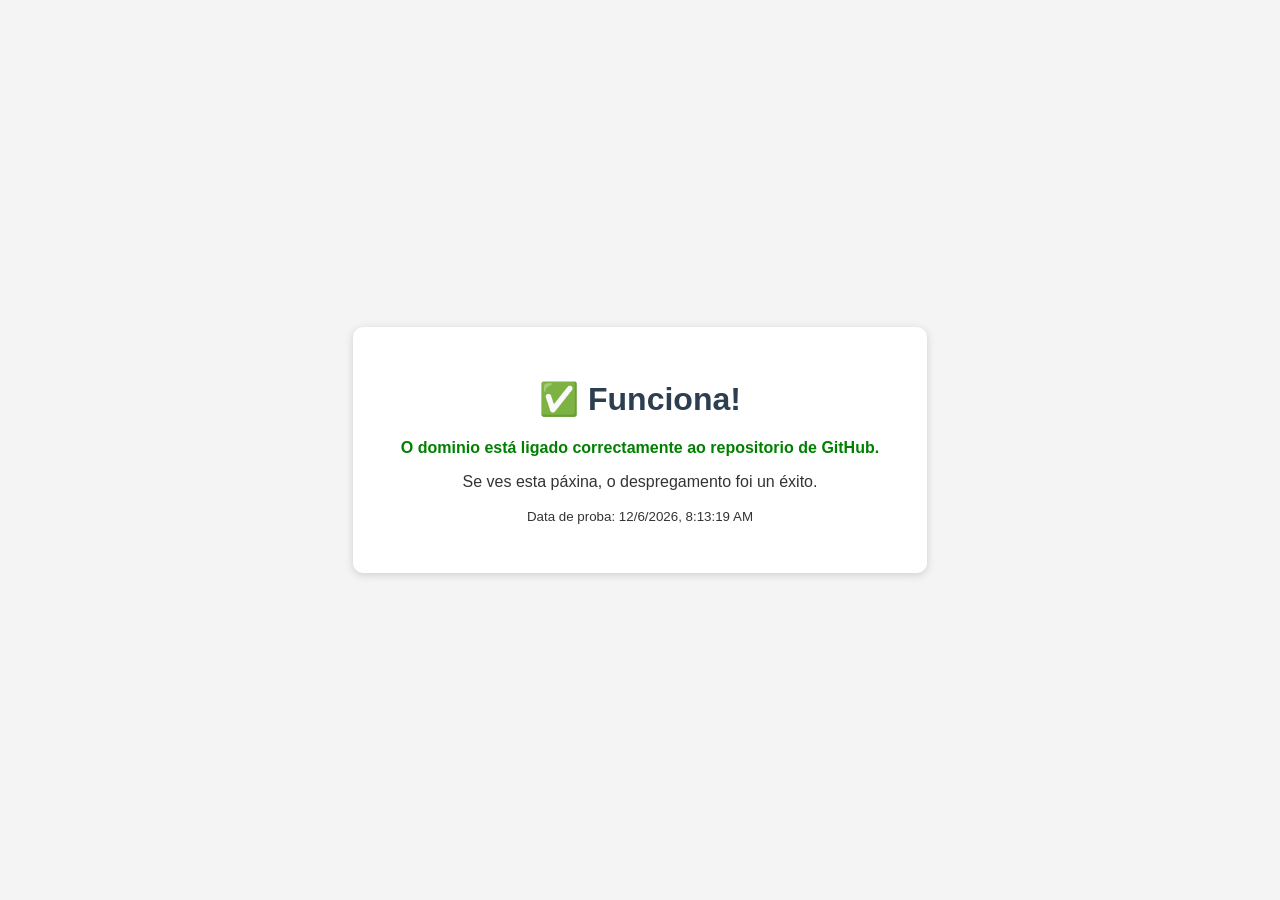
==== index.html @ 7625ffdd "Update and rename quen te coñece mellor.html to index.html" ====
<!DOCTYPE html>
<html lang="gl">
<head>
    <meta charset="UTF-8">
    <meta name="viewport" content="width=device-width, initial-scale=1.0">
    <title>Proba de dominio</title>
    <style>
        body {
            font-family: Arial, sans-serif;
            display: flex;
            flex-direction: column;
            justify-content: center;
            align-items: center;
            height: 100vh;
            margin: 0;
            background-color: #f4f4f4;
            color: #333;
            text-align: center;
        }
        h1 {
            color: #2c3e50;
        }
        .caixa {
            background: white;
            padding: 2rem 3rem;
            border-radius: 10px;
            box-shadow: 0 2px 8px rgba(0,0,0,0.15);
        }
        .ok {
            color: green;
            font-weight: bold;
        }
    </style>
</head>
<body>
    <div class="caixa">
        <h1>✅ Funciona!</h1>
        <p class="ok">O dominio está ligado correctamente ao repositorio de GitHub.</p>
        <p>Se ves esta páxina, o despregamento foi un éxito.</p>
        <p><small>Data de proba: <span id="data"></span></small></p>
    </div>

    <script>
        document.getElementById('data').textContent = new Date().toLocaleString('gl-ES');
    </script>
</body>
</html>
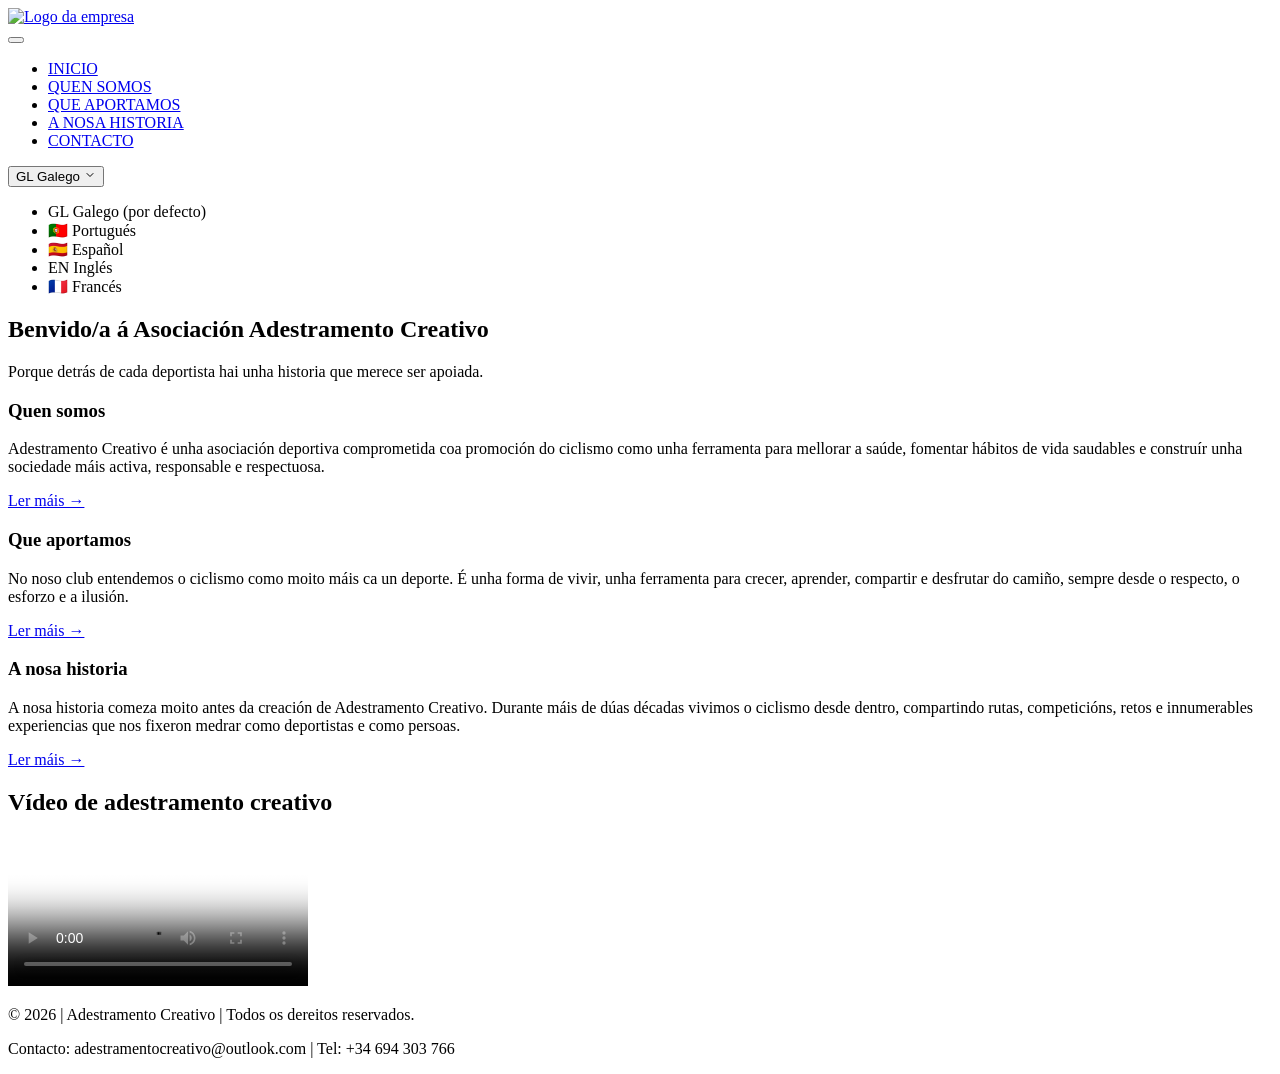
==== commit 59280045: "index.html modificado" ====
--- a/index.html
+++ b/index.html
@@ -1,47 +1,133 @@
 <!DOCTYPE html>
 <html lang="gl">
 <head>
-    <meta charset="UTF-8">
-    <meta name="viewport" content="width=device-width, initial-scale=1.0">
-    <title>Proba de dominio</title>
-    <style>
-        body {
-            font-family: Arial, sans-serif;
-            display: flex;
-            flex-direction: column;
-            justify-content: center;
-            align-items: center;
-            height: 100vh;
-            margin: 0;
-            background-color: #f4f4f4;
-            color: #333;
-            text-align: center;
-        }
-        h1 {
-            color: #2c3e50;
-        }
-        .caixa {
-            background: white;
-            padding: 2rem 3rem;
-            border-radius: 10px;
-            box-shadow: 0 2px 8px rgba(0,0,0,0.15);
-        }
-        .ok {
-            color: green;
-            font-weight: bold;
-        }
-    </style>
+<meta charset="UTF-8">
+<meta name="viewport" content="width=device-width, initial-scale=1.0">
+<title>Inicio - Adestramento Creativo</title>
+<link rel="stylesheet" href="estilos.css">
 </head>
 <body>
-    <div class="caixa">
-        <h1>✅ Funciona!</h1>
-        <p class="ok">O dominio está ligado correctamente ao repositorio de GitHub.</p>
-        <p>Se ves esta páxina, o despregamento foi un éxito.</p>
-        <p><small>Data de proba: <span id="data"></span></small></p>
+
+  <!-- CABECEIRA -->
+  <header class="header">
+    <div class="logo">
+      <a href="index.html" class="logo">
+        <img src="imaxes/logo.png" alt="Logo da empresa" data-i18n-alt="logo_alt">
+      </a>
     </div>
 
-    <script>
-        document.getElementById('data').textContent = new Date().toLocaleString('gl-ES');
-    </script>
+    <!-- Botón hamburguesa: só visible en móbil -->
+    <button class="menu-toggle" id="menuToggle" aria-label="Abrir menú">
+      <span></span>
+      <span></span>
+      <span></span>
+    </button>
+
+    <nav class="navbar" id="navbar">
+      <ul>
+        <li><a href="index.html" class="active" data-i18n="nav_inicio">INICIO</a></li>
+
+        <li class="dropdown">
+          <a href="quen-somos.html">
+            <span data-i18n="nav_quensomos">QUEN SOMOS</span>
+          </a>
+        </li>
+
+        <li>
+          <a href="que-aportamos.html">
+            <span data-i18n="nav_comotraballamos">QUE APORTAMOS</span>
+          </a>
+        </li>
+
+        <li class="dropdown">
+          <a href="a-nosa-historia.html">
+            <span data-i18n="nav_nosahistoria">A NOSA HISTORIA</span>
+          </a>
+        </li>
+
+        <li><a href="contacto.html" data-i18n="nav_contacto">CONTACTO</a></li>
+      </ul>
+    </nav>
+
+    <!-- ✅ LANG DROPDOWN CORRIXIDO: sen onclick inline, con id e data-* -->
+    <div class="lang-dropdown">
+      <button
+        id="langBtn"
+        class="lang-btn"
+        type="button"
+        aria-haspopup="listbox"
+        aria-expanded="false"
+        aria-controls="langMenu">
+        <span id="idioma-actual">GL Galego</span>
+        <svg class="arrow" width="12" height="12" viewBox="0 0 24 24" fill="none">
+          <path d="M6 9l6 6 6-6" stroke="currentColor" stroke-width="2" stroke-linecap="round" stroke-linejoin="round"/>
+        </svg>
+      </button>
+
+      <ul class="lang-menu" id="langMenu" role="listbox">
+        <li role="option" data-lang="gl" data-label="GL Galego">
+          GL Galego <span class="default-tag">(por defecto)</span>
+        </li>
+        <li role="option" data-lang="pt" data-label="🇵🇹 Portugués">🇵🇹 Portugués</li>
+        <li role="option" data-lang="es" data-label="🇪🇸 Español">🇪🇸 Español</li>
+        <li role="option" data-lang="en" data-label="en Inglés">EN Inglés</li>
+        <li role="option" data-lang="fr" data-label="🇫🇷 Francés">🇫🇷 Francés</li>
+      </ul>
+    </div>
+  </header>
+
+  <!-- BANNER PRINCIPAL -->
+  <section class="hero">
+    <div class="hero-content">
+      <h1 data-i18n="hero_titulo">Benvido/a á Asociación Adestramento Creativo</h1>
+      <p data-i18n="hero_texto">Porque detrás de cada deportista hai unha historia que merece ser apoiada.</p>
+    </div>
+  </section>
+
+  <!-- SECCIÓN RESUMO -->
+  <section class="content">
+    <div class="card">
+      <h3 data-i18n="card1_titulo">Quen somos</h3>
+      <p data-i18n="card1_texto">Adestramento Creativo é unha asociación deportiva comprometida coa promoción do ciclismo como unha ferramenta para mellorar a saúde, fomentar hábitos de vida saudables e construír unha sociedade máis activa, responsable e respectuosa.</p>
+      <a href="quen-somos.html" data-i18n="card1_link">Ler máis →</a>
+    </div>
+    <div class="card">
+      <h3 data-i18n="card2_titulo">Que aportamos</h3>
+      <p data-i18n="card2_texto">No noso club entendemos o ciclismo como moito máis ca un deporte. É unha forma de vivir, unha ferramenta para crecer, aprender, compartir e desfrutar do camiño, sempre desde o respecto, o esforzo e a ilusión.</p>
+      <a href="que-aportamos.html" data-i18n="card2_link">Ler máis →</a>
+    </div>
+
+    <div class="card">
+      <h3 data-i18n="historia1">A nosa historia</h3>
+      <p data-i18n="historia2">A nosa historia comeza moito antes da creación de Adestramento Creativo. Durante máis de dúas décadas vivimos o ciclismo desde dentro, compartindo rutas, competicións, retos e innumerables experiencias que nos fixeron medrar como deportistas e como persoas.</p>
+      <a href="a-nosa-historia.html" data-i18n="historia3">Ler máis →</a>
+    </div>
+  </section>
+
+  <!-- INDICADOR DE SCROLL (frecha animada) -->
+  <div class="scroll-indicator" aria-hidden="true">
+    <span class="arrow-down"></span>
+  </div>
+
+  <!-- SECCIÓN VÍDEO -->
+  <section class="video-section">
+    <h2 data-i18n="video_titulo">Vídeo de adestramento creativo</h2>
+
+    <div class="video-wrapper">
+      <video controls preload="metadata" poster="videos/portada-video.png">
+        <source src="videos/adestramento-creativo.mp4" type="video/mp4">
+        O teu navegador non soporta a reprodución de vídeo.
+      </video>
+    </div>
+  </section>
+
+  <!-- FOOTER -->
+  <footer class="footer">
+    <p data-i18n="footer_dereitos">&copy; 2026 | Adestramento Creativo | Todos os dereitos reservados.</p>
+    <p data-i18n="footer_contacto">Contacto: adestramentocreativo@outlook.com | Tel: +34 694 303 766</p>
+  </footer>
+
+  <script src="traducions.js?v=9"></script>
+  <script src="script.js?v=5"></script>
 </body>
 </html>
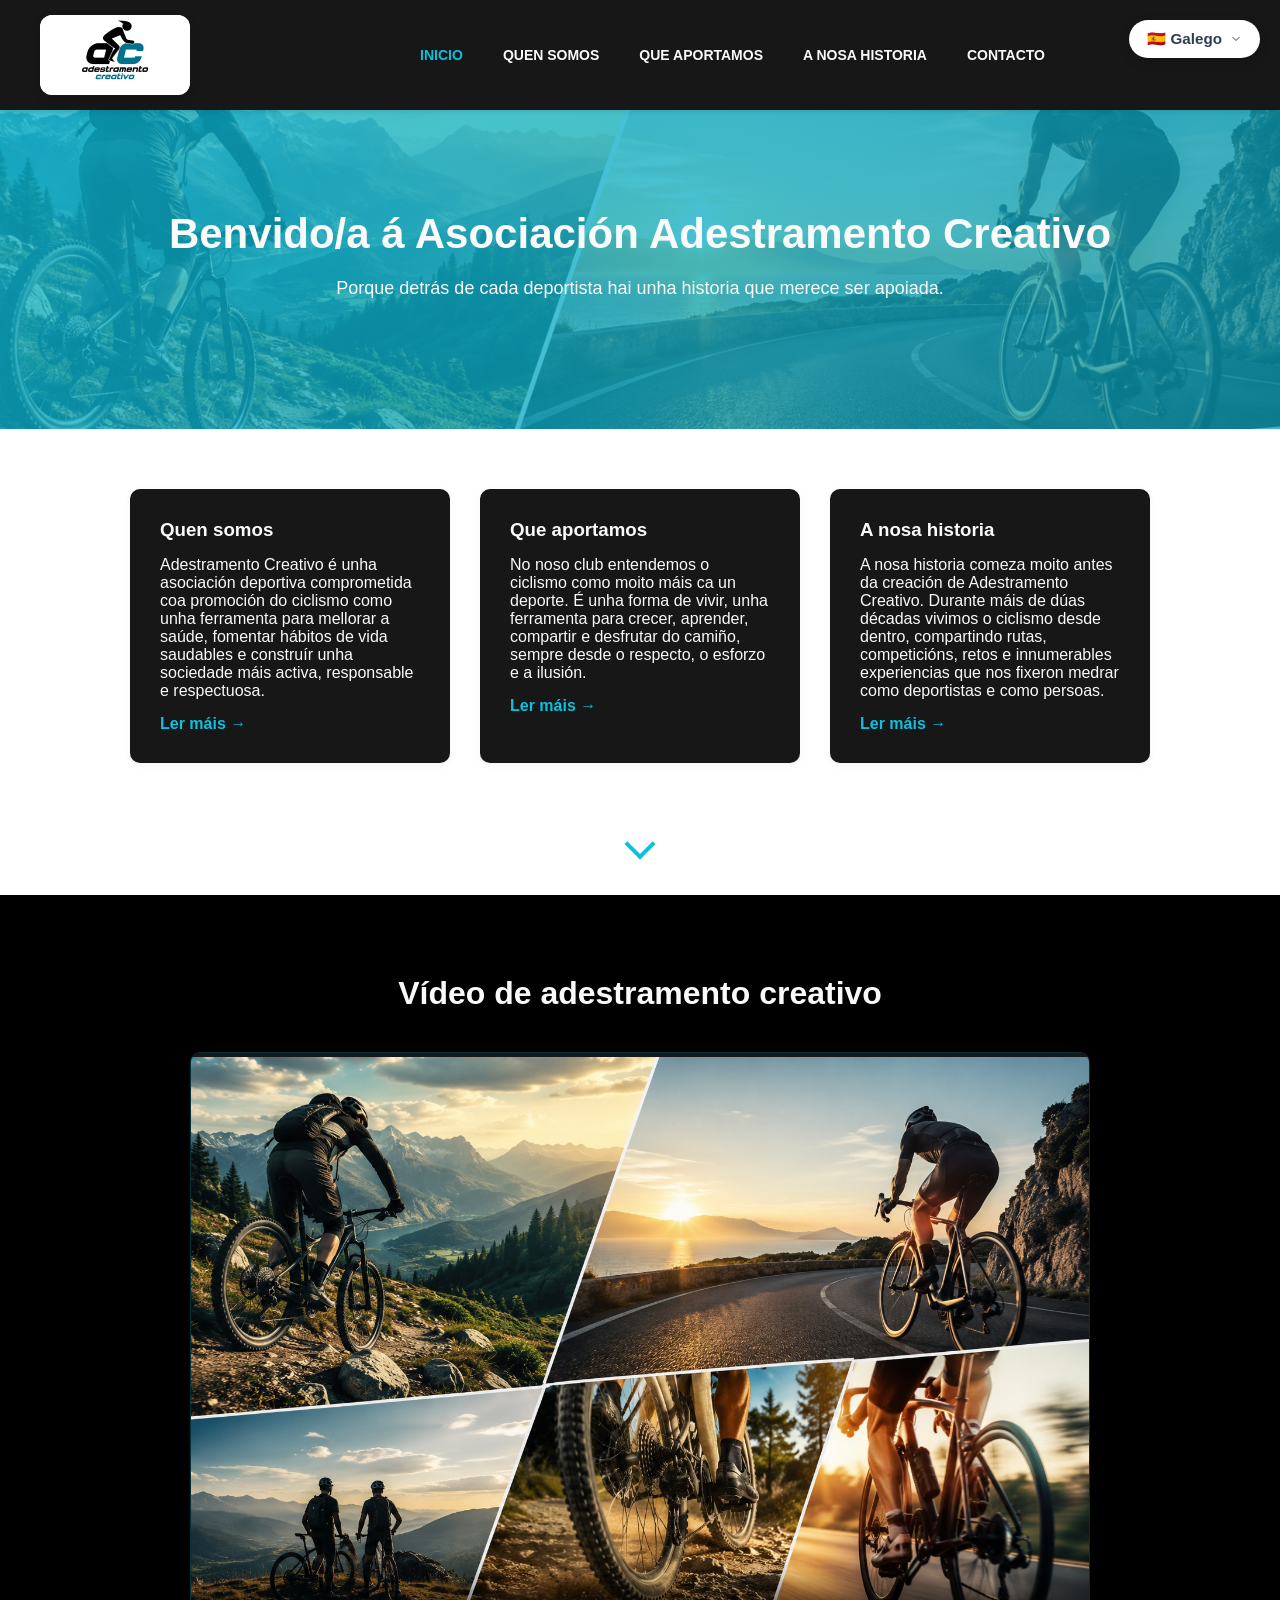
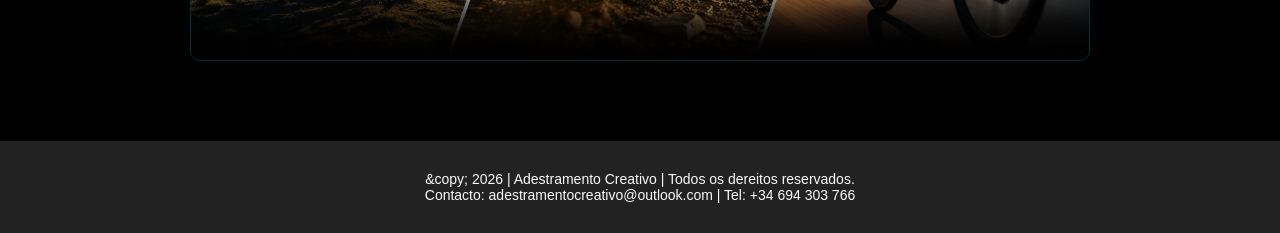
==== commit 79cdde59: "Update index.html" ====
--- a/index.html
+++ b/index.html
@@ -4,6 +4,7 @@
 <meta charset="UTF-8">
 <meta name="viewport" content="width=device-width, initial-scale=1.0">
 <title>Inicio - Adestramento Creativo</title>
+<link rel="icon" href="favicon.png" type="imaxes/logo.png">
 <link rel="stylesheet" href="estilos.css">
 </head>
 <body>
--- a/estilos.css
+++ b/estilos.css
@@ -0,0 +1,547 @@
+* {
+  margin: 0;
+  padding: 0;
+  box-sizing: border-box;
+}
+
+body {
+  font-family: 'Segoe UI', Arial, sans-serif;
+  color: #fafafa;
+}
+
+/* ===== CABECEIRA ===== */
+.header {
+  display: flex;
+  justify-content: space-between;
+  align-items: center;
+  background-color: #171717;
+  padding: 15px 40px;
+  box-shadow: 0 2px 5px rgba(0,0,0,0.1);
+  position: sticky;
+  top: 0;
+  z-index: 1000;
+}
+
+.logo {
+  display: flex;
+  align-items: center;
+  justify-content: center;
+  width: 150px;
+  height: 80px;
+  background-color: #fff;
+  border-radius: 12px;
+  box-shadow: 0 4px 10px rgba(0, 0, 0, 0.15);
+  overflow: hidden;
+  text-decoration: none;
+  transition: transform 0.3s ease;
+}
+
+.logo:hover {
+  transform: scale(1.05);
+}
+
+.logo img {
+  max-width: 100%;
+  max-height: 100%;
+  object-fit: contain;
+}
+
+.navbar > ul {
+  list-style: none;
+  display: flex;
+  gap: 10px;
+}
+
+.navbar > ul > li {
+  position: relative;
+}
+
+.navbar > ul > li > a {
+  display: block;
+  padding: 12px 15px;
+  color: #fafafa;
+  text-decoration: none;
+  font-weight: 600;
+  font-size: 14px;
+  transition: color 0.3s;
+}
+
+.navbar > ul > li > a:hover,
+.navbar > ul > li > a.active {
+  color: #0cc0df;
+}
+
+.dropdown {
+  display: flex;
+  align-items: center;
+}
+
+.dropdown-toggle {
+  background: none;
+  border: none;
+  color: #fafafa;
+  font-size: 12px;
+  cursor: pointer;
+  padding: 0 12px;
+  transition: transform 0.3s ease;
+}
+
+.dropdown-content {
+  list-style: none;
+  display: none;
+  position: absolute;
+  top: 100%;
+  left: 0;
+  background-color: #171717;
+  min-width: 200px;
+  box-shadow: 0 4px 8px rgba(0,0,0,0.15);
+  border-radius: 4px;
+  overflow: hidden;
+}
+
+.dropdown-content li a {
+  display: block;
+  padding: 12px 20px;
+  white-space: nowrap;
+  color: #fafafa;
+  text-decoration: none;
+}
+
+.dropdown-content li a:hover {
+  background-color: #232323;
+}
+
+@media (min-width: 769px) {
+  .dropdown:hover .dropdown-content {
+    display: block;
+  }
+
+  .dropdown-toggle {
+    pointer-events: none;
+  }
+
+  .dropdown:hover .dropdown-toggle {
+    transform: rotate(180deg);
+  }
+
+  .header {
+    padding-right: 220px;
+  }
+}
+
+/* ===== BANNER PRINCIPAL ===== */
+.hero {
+  background-image: 
+    linear-gradient(135deg, rgba(12, 192, 223, 0.75), rgba(10, 146, 168, 0.75)),
+    url('imaxes/foto_inicio.jpg');
+  background-size: cover;
+  background-position: center;
+  background-repeat: no-repeat;
+  background-attachment: fixed;
+  color: #fafafa;
+  padding: 100px 40px;
+  text-align: center;
+  position: relative;
+}
+
+.hero h1 {
+  font-size: 42px;
+  margin-bottom: 20px;
+}
+
+.hero p {
+  font-size: 18px;
+  margin-bottom: 30px;
+}
+
+.btn {
+  display: inline-block;
+  background-color: #171717;
+  color: #0cc0df;
+  padding: 12px 30px;
+  border-radius: 30px;
+  text-decoration: none;
+  font-weight: bold;
+  transition: background-color 0.3s, transform 0.2s;
+}
+
+.btn:hover {
+  background-color: #000000;
+  transform: translateY(-2px);
+}
+
+/* ===== SECCIÓN TARXETAS ===== */
+.content {
+  display: flex;
+  gap: 30px;
+  padding: 60px 40px;
+  flex-wrap: wrap;
+  justify-content: center;
+}
+
+.card {
+  background-color: #171717;
+  padding: 30px;
+  border-radius: 10px;
+  max-width: 320px;
+  box-shadow: 0 2px 10px rgba(0,0,0,0.05);
+}
+
+.card h3 {
+  color: #fafafa;
+  margin-bottom: 15px;
+}
+
+.card a {
+  display: inline-block;
+  margin-top: 15px;
+  color: #0cc0df;
+  font-weight: bold;
+  text-decoration: none;
+  transition: color 0.2s;
+}
+
+.card a:hover {
+  color: #fafafa;
+}
+
+/* ===== INDICADOR DE SCROLL (frecha animada) ===== */
+.scroll-indicator {
+  display: flex;
+  justify-content: center;
+  align-items: center;
+  background-color: #ffffff;
+  padding: 10px 0 40px;
+}
+
+.arrow-down {
+  width: 22px;
+  height: 22px;
+  border-right: 4px solid #0cc0df;
+  border-bottom: 4px solid #0cc0df;
+  transform: rotate(45deg);
+  animation: bounceDown 1.8s infinite;
+}
+
+@keyframes bounceDown {
+  0%, 20%, 50%, 80%, 100% {
+    transform: translateY(0) rotate(45deg);
+    opacity: 1;
+  }
+  40% {
+    transform: translateY(14px) rotate(45deg);
+    opacity: 0.6;
+  }
+  60% {
+    transform: translateY(7px) rotate(45deg);
+    opacity: 0.85;
+  }
+}
+
+/* ===== SECCIÓN VÍDEO ===== */
+.video-section {
+  background-color: #000000;
+  color: #fafafa;
+  padding: 80px 40px;
+  text-align: center;
+}
+
+.video-section h2 {
+  font-size: 32px;
+  margin-bottom: 40px;
+  color: #fafafa;
+}
+
+.video-wrapper {
+  position: relative;
+  max-width: 900px;
+  margin: 0 auto;
+  padding-bottom: 50.6%; /* proporción 16:9 */
+  height: 0;
+  overflow: hidden;
+  border-radius: 10px;
+  box-shadow: 0 10px 40px rgba(0, 0, 0, 0.6);
+  border: 1px solid rgba(12, 192, 223, 0.25);
+}
+
+.video-wrapper video {
+  position: absolute;
+  top: 0;
+  left: 0;
+  width: 100%;
+  height: 100%;
+  border: 0;
+  background-color: #171717;
+}
+
+/* ===== FOOTER ===== */
+.footer {
+  background-color: #222;
+  color: #fafafa;
+  text-align: center;
+  padding: 30px;
+  font-size: 14px;
+}
+
+/* ===== SELECTOR DE IDIOMA ===== */
+.lang-dropdown {
+  position: fixed;
+  top: 20px;
+  right: 20px;
+  z-index: 1100;
+  font-family: inherit;
+}
+
+.lang-btn {
+  display: flex;
+  align-items: center;
+  gap: 8px;
+  padding: 10px 18px;
+  border-radius: 25px;
+  border: none;
+  background: #ffffff;
+  color: #2c3e50;
+  font-size: 0.95rem;
+  font-weight: 600;
+  cursor: pointer;
+  box-shadow: 0 4px 12px rgba(0, 0, 0, 0.15);
+  transition: transform 0.2s ease, box-shadow 0.2s ease;
+}
+
+.lang-btn:hover {
+  transform: translateY(-2px);
+  box-shadow: 0 6px 16px rgba(0, 0, 0, 0.2);
+}
+
+.lang-btn .arrow {
+  transition: transform 0.3s ease;
+}
+
+.lang-btn.open .arrow {
+  transform: rotate(180deg);
+}
+
+.lang-menu {
+  list-style: none;
+  margin: 0;
+  padding: 8px 0;
+  position: absolute;
+  top: 110%;
+  right: 0;
+  background: #ffffff;
+  border-radius: 12px;
+  box-shadow: 0 8px 24px rgba(0, 0, 0, 0.15);
+  min-width: 200px;
+  opacity: 0;
+  visibility: hidden;
+  transform: translateY(-10px);
+  transition: all 0.25s ease;
+}
+
+.lang-menu.show {
+  opacity: 1;
+  visibility: visible;
+  transform: translateY(0);
+}
+
+.lang-menu li {
+  padding: 10px 18px;
+  cursor: pointer;
+  color: #2c3e50;
+  font-size: 0.9rem;
+  display: flex;
+  align-items: center;
+  gap: 6px;
+  transition: background 0.2s ease;
+}
+
+.lang-menu li:hover {
+  background: #f0f4f8;
+}
+
+.default-tag {
+  font-size: 0.75rem;
+  color: #999;
+  font-style: italic;
+}
+
+/* ===== ACCESIBILIDADE: FOCO VISIBLE PARA TECLADO ===== */
+.lang-btn:focus-visible,
+.dropdown-toggle:focus-visible,
+.menu-toggle:focus-visible,
+.navbar a:focus-visible,
+.lang-menu li:focus-visible {
+  outline: 2px solid #0cc0df;
+  outline-offset: 2px;
+}
+
+/* ===== BOTÓN HAMBURGUESA (móbil) ===== */
+.menu-toggle {
+  display: none;
+  flex-direction: column;
+  justify-content: center;
+  gap: 5px;
+  width: 30px;
+  height: 30px;
+  background: none;
+  border: none;
+  cursor: pointer;
+  z-index: 1001;
+}
+
+.menu-toggle span {
+  display: block;
+  height: 3px;
+  width: 100%;
+  background-color: #fafafa;
+  border-radius: 2px;
+  transition: 0.3s ease;
+}
+
+.menu-toggle.activo span:nth-child(1) {
+  transform: translateY(8px) rotate(45deg);
+}
+
+.menu-toggle.activo span:nth-child(2) {
+  opacity: 0;
+}
+
+.menu-toggle.activo span:nth-child(3) {
+  transform: translateY(-8px) rotate(-45deg);
+}
+
+/* ===== RESPONSIVE: MÓBIL (≤768px) ===== */
+@media (max-width: 768px) {
+  .header {
+    flex-wrap: wrap;
+    position: relative;
+    padding: 15px 20px;
+    justify-content: center;
+  }
+
+  .logo {
+    width: 100px;
+    height: 60px;
+  }
+
+  .menu-toggle {
+    display: flex;
+    position: fixed;
+    top: 20px;
+    left: 20px;
+    z-index: 1001;
+  }
+
+  .navbar {
+    display: none;
+    width: 100%;
+    background-color: #171717;
+    position: absolute;
+    top: 100%;
+    left: 0;
+    box-shadow: 0 4px 8px rgba(0,0,0,0.15);
+    z-index: 1000;
+  }
+
+  .navbar.abierto {
+    display: block;
+  }
+
+  .navbar > ul {
+    flex-direction: column;
+    width: 100%;
+    gap: 0;
+  }
+
+  .navbar > ul > li > a {
+    padding: 15px 20px;
+    border-bottom: 1px solid rgba(255,255,255,0.1);
+  }
+
+  .dropdown {
+    display: flex;
+    justify-content: space-between;
+    align-items: center;
+    width: 100%;
+  }
+
+  .dropdown > a {
+    flex: 1;
+    border-bottom: none;
+  }
+
+  .dropdown-toggle {
+    padding: 15px 20px;
+    border-bottom: 1px solid rgba(255,255,255,0.1);
+    font-size: 14px;
+  }
+
+  .dropdown-content {
+    position: static;
+    box-shadow: none;
+    border-radius: 0;
+    padding-left: 15px;
+    background-color: #222;
+    display: none;
+  }
+
+  .dropdown.activo .dropdown-content {
+    display: block;
+  }
+
+  .dropdown.activo .dropdown-toggle {
+    transform: rotate(180deg);
+  }
+
+  .lang-dropdown {
+    top: 15px;
+    right: 15px;
+  }
+
+  .lang-btn {
+    padding: 8px 12px;
+    font-size: 0.85rem;
+  }
+
+  .hero {
+    padding: 60px 20px;
+    background-attachment: scroll;
+  }
+
+  .hero h1 {
+    font-size: 28px;
+  }
+
+  .hero p {
+    font-size: 16px;
+  }
+
+  .content {
+    padding: 40px 20px;
+    gap: 20px;
+  }
+
+  .card {
+    max-width: 100%;
+  }
+
+  .scroll-indicator {
+    padding: 5px 0 25px;
+  }
+
+  .arrow-down {
+    width: 18px;
+    height: 18px;
+    border-right-width: 3px;
+    border-bottom-width: 3px;
+  }
+
+  .video-section {
+    padding: 50px 20px;
+  }
+
+  .video-section h2 {
+    font-size: 24px;
+    margin-bottom: 25px;
+  }
+}
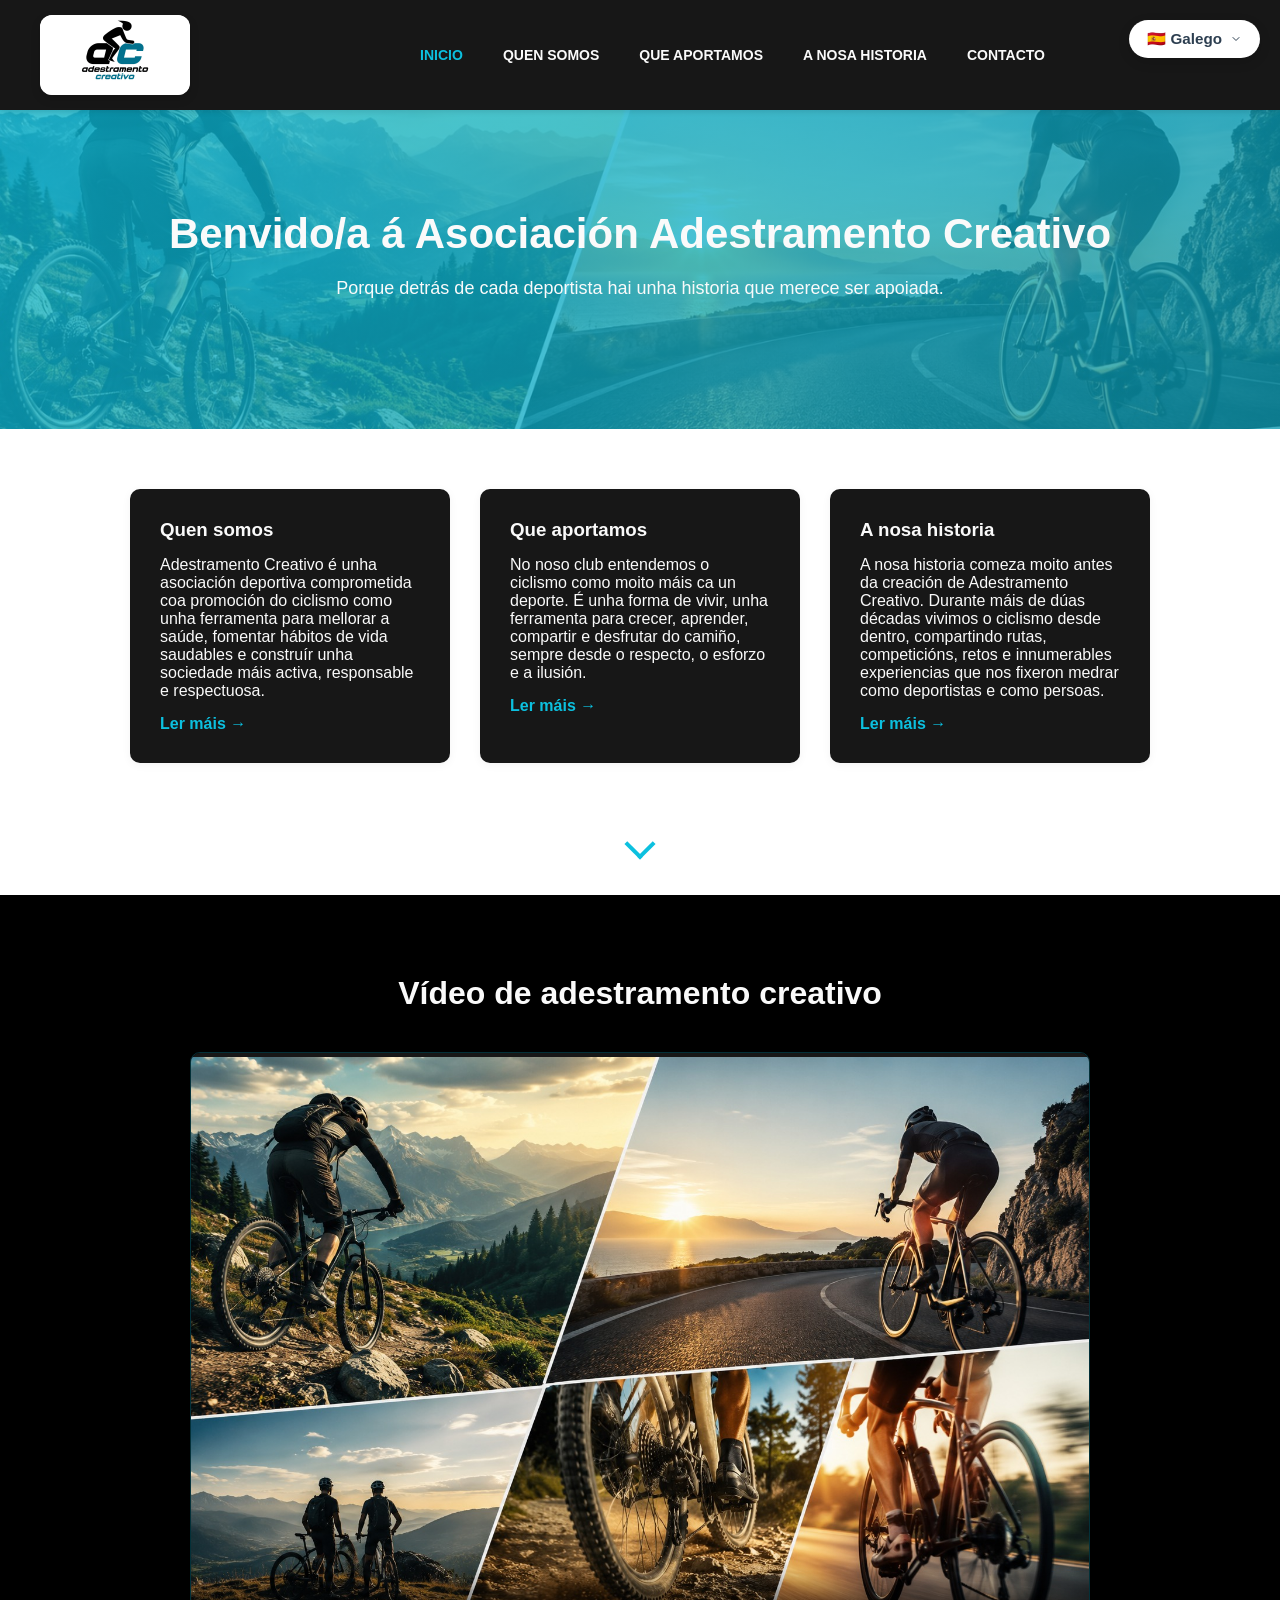
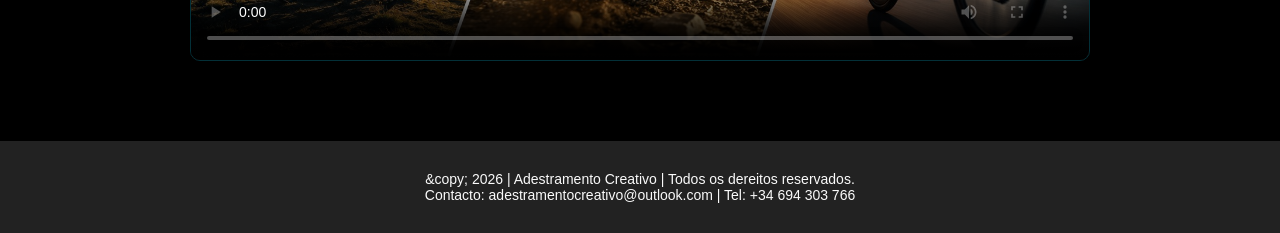
==== commit 87b5be0a: "Update index.html" ====
--- a/index.html
+++ b/index.html
@@ -4,7 +4,7 @@
 <meta charset="UTF-8">
 <meta name="viewport" content="width=device-width, initial-scale=1.0">
 <title>Inicio - Adestramento Creativo</title>
-<link rel="icon" href="favicon.png" type="imaxes/logo.png">
+<link rel="icon" href="imaxes/logo.png" type="image/png">
 <link rel="stylesheet" href="estilos.css">
 </head>
 <body>
